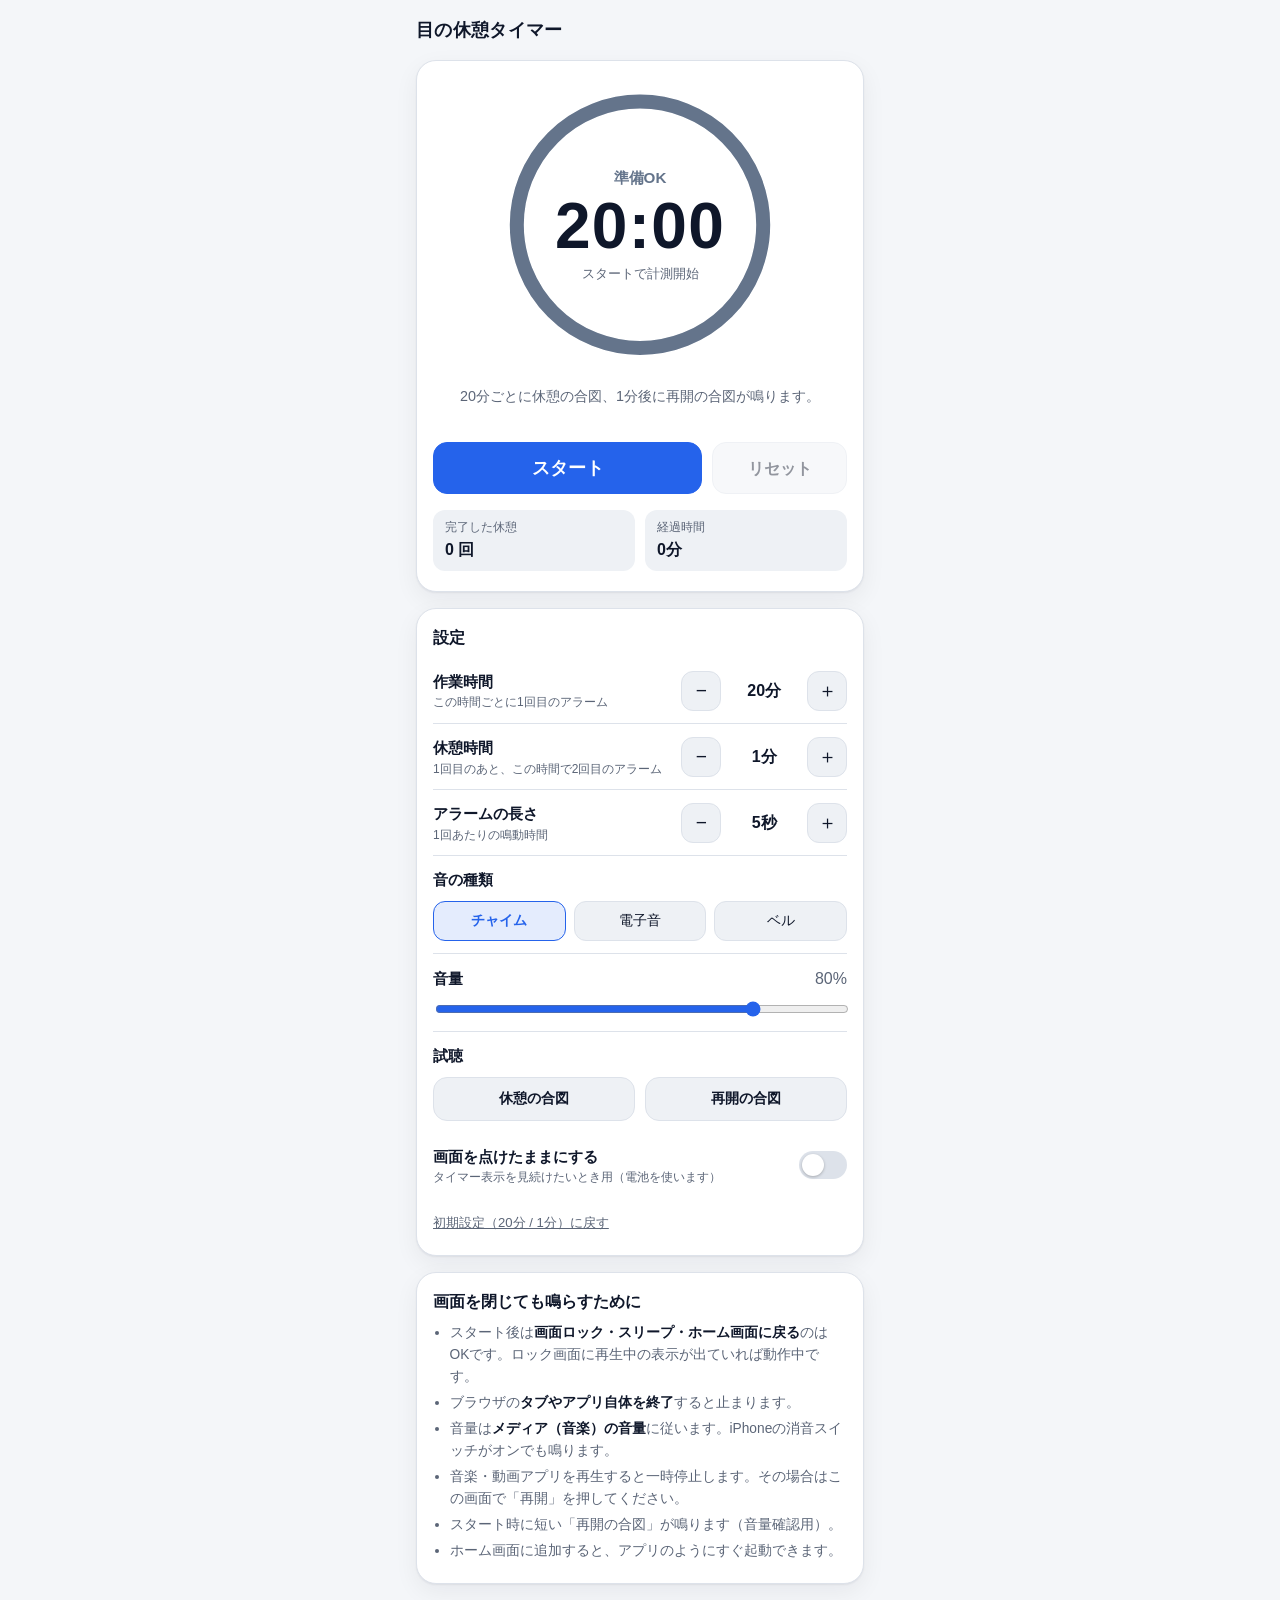
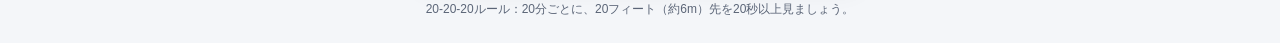
==== index.html @ 631ef207 "feat: 目の休憩タイマー（画面ロック中も鳴るループ音声方式） Co-Authored-By: Claude Opus 5.5 <noreply@anthropic.com>" ====
<!DOCTYPE html>
<html lang="ja">
<head>
  <meta charset="UTF-8">
  <meta name="viewport" content="width=device-width, initial-scale=1, viewport-fit=cover">
  <title>目の休憩タイマー</title>
  <meta name="description" content="ドライアイ防止のためのパソコン使用タイマー。作業時間ごとにアラーム、休憩終了時にもう一度アラーム。画面を消しても鳴ります。">
  <meta name="theme-color" content="#0f172a">
  <meta name="apple-mobile-web-app-capable" content="yes">
  <meta name="mobile-web-app-capable" content="yes">
  <meta name="apple-mobile-web-app-status-bar-style" content="black-translucent">
  <meta name="apple-mobile-web-app-title" content="目の休憩">
  <link rel="icon" href="icons/icon.svg" type="image/svg+xml">
  <link rel="apple-touch-icon" href="icons/apple-touch-icon.png">
  <link rel="manifest" href="manifest.webmanifest">
  <link rel="stylesheet" href="style.css">
</head>
<body>
  <main class="app">
    <header class="top">
      <h1>目の休憩タイマー</h1>
      <span id="bg-badge" class="badge" hidden>画面オフでも鳴動中</span>
    </header>

    <section class="timer-card" id="timer-card" data-phase="idle">
      <div class="ring-wrap">
        <svg class="ring" viewBox="0 0 200 200" aria-hidden="true">
          <circle class="ring-track" cx="100" cy="100" r="88"></circle>
          <circle class="ring-bar" id="ring-bar" cx="100" cy="100" r="88"></circle>
        </svg>
        <div class="ring-center">
          <div class="phase" id="phase-label">準備OK</div>
          <div class="time" id="time-label">20:00</div>
          <div class="next" id="next-label">スタートで計測開始</div>
        </div>
      </div>

      <p class="message" id="message">20分ごとに休憩アラーム、休憩終了時にもう一度鳴ります。</p>

      <div class="controls">
        <button type="button" class="btn primary" id="btn-start">スタート</button>
        <button type="button" class="btn" id="btn-reset" disabled>リセット</button>
      </div>

      <dl class="stats">
        <div><dt>完了した休憩</dt><dd id="stat-cycles">0 回</dd></div>
        <div><dt>経過時間</dt><dd id="stat-elapsed">0分</dd></div>
      </dl>
    </section>

    <section class="panel">
      <h2>設定</h2>
      <p class="hint" id="lock-hint" hidden>設定を変更するには、いったんリセットしてください。</p>

      <div class="field">
        <div class="field-label">
          <span>作業時間</span>
          <small>この時間ごとに1回目のアラーム</small>
        </div>
        <div class="stepper" data-key="workMin">
          <button type="button" class="step" data-dir="-1" aria-label="作業時間を減らす">−</button>
          <output id="out-workMin">20分</output>
          <button type="button" class="step" data-dir="1" aria-label="作業時間を増やす">＋</button>
        </div>
      </div>

      <div class="field">
        <div class="field-label">
          <span>休憩時間</span>
          <small>1回目のあと、この時間で2回目のアラーム</small>
        </div>
        <div class="stepper" data-key="breakSec">
          <button type="button" class="step" data-dir="-1" aria-label="休憩時間を減らす">−</button>
          <output id="out-breakSec">1分</output>
          <button type="button" class="step" data-dir="1" aria-label="休憩時間を増やす">＋</button>
        </div>
      </div>

      <div class="field">
        <div class="field-label">
          <span>アラームの長さ</span>
          <small>1回あたりの鳴動時間</small>
        </div>
        <div class="stepper" data-key="alarmSec">
          <button type="button" class="step" data-dir="-1" aria-label="アラームを短くする">−</button>
          <output id="out-alarmSec">5秒</output>
          <button type="button" class="step" data-dir="1" aria-label="アラームを長くする">＋</button>
        </div>
      </div>

      <div class="field column">
        <div class="field-label"><span>音の種類</span></div>
        <div class="chips" id="sound-chips" role="radiogroup" aria-label="音の種類">
          <button type="button" class="chip" role="radio" data-sound="chime">チャイム</button>
          <button type="button" class="chip" role="radio" data-sound="beep">電子音</button>
          <button type="button" class="chip" role="radio" data-sound="bell">ベル</button>
        </div>
      </div>

      <div class="field column">
        <div class="field-label">
          <span>音量</span>
          <output id="out-volume">80%</output>
        </div>
        <input type="range" id="in-volume" min="10" max="100" step="5" value="80" aria-label="音量">
      </div>

      <div class="field column">
        <div class="field-label"><span>試聴</span></div>
        <div class="controls small">
          <button type="button" class="btn" id="btn-test-rest">休憩の合図</button>
          <button type="button" class="btn" id="btn-test-work">再開の合図</button>
        </div>
      </div>

      <label class="field toggle">
        <div class="field-label">
          <span>画面を点けたままにする</span>
          <small>タイマー表示を見続けたいとき用（電池を使います）</small>
        </div>
        <input type="checkbox" id="in-wakelock">
        <span class="switch" aria-hidden="true"></span>
      </label>

      <button type="button" class="link-btn" id="btn-defaults">初期設定（20分 / 1分）に戻す</button>
    </section>

    <section class="panel tips">
      <h2>画面を閉じても鳴らすために</h2>
      <ul>
        <li>スタート後は<strong>画面ロック・スリープ・ホーム画面に戻る</strong>のはOKです。ロック画面に再生中の表示が出ていれば動作中です。</li>
        <li>ブラウザの<strong>タブやアプリ自体を終了</strong>すると止まります。</li>
        <li>音量は<strong>メディア（音楽）の音量</strong>に従います。iPhoneの消音スイッチがオンでも鳴ります。</li>
        <li>音楽・動画アプリを再生すると一時停止します。その場合はこの画面で「再開」を押してください。</li>
        <li>スタート時に短い「再開の合図」が鳴ります（音量確認用）。</li>
        <li>ホーム画面に追加すると、アプリのようにすぐ起動できます。</li>
      </ul>
    </section>

    <footer class="foot">20-20-20ルール：20分ごとに、20フィート（約6m）先を20秒以上見ましょう。</footer>
  </main>

  <div class="flash" id="flash" aria-hidden="true"></div>
  <script src="app.js"></script>
</body>
</html>
---- style.css ----
:root {
  --bg: #f4f6f9;
  --surface: #ffffff;
  --surface-2: #eef1f5;
  --border: #dde2ea;
  --text: #0f172a;
  --muted: #5b6577;
  --work: #2563eb;
  --work-soft: rgba(37, 99, 235, 0.12);
  --rest: #059669;
  --rest-soft: rgba(5, 150, 105, 0.14);
  --idle: #64748b;
  --accent: var(--work);
  --accent-soft: var(--work-soft);
  --on-accent: #ffffff;
  --shadow: 0 1px 2px rgba(15, 23, 42, 0.06), 0 8px 24px rgba(15, 23, 42, 0.06);
  color-scheme: light;
}

@media (prefers-color-scheme: dark) {
  :root:not([data-theme="light"]) {
    --bg: #0b1120;
    --surface: #131c2e;
    --surface-2: #1b263b;
    --border: #26324a;
    --text: #e6ebf3;
    --muted: #93a0b5;
    --work: #60a5fa;
    --work-soft: rgba(96, 165, 250, 0.14);
    --rest: #34d399;
    --rest-soft: rgba(52, 211, 153, 0.16);
    --idle: #8190a8;
    --on-accent: #0b1120;
    --shadow: none;
    color-scheme: dark;
  }
}

:root[data-theme="dark"] {
  --bg: #0b1120;
  --surface: #131c2e;
  --surface-2: #1b263b;
  --border: #26324a;
  --text: #e6ebf3;
  --muted: #93a0b5;
  --work: #60a5fa;
  --work-soft: rgba(96, 165, 250, 0.14);
  --rest: #34d399;
  --rest-soft: rgba(52, 211, 153, 0.16);
  --idle: #8190a8;
  --on-accent: #0b1120;
  --shadow: none;
  color-scheme: dark;
}

* { box-sizing: border-box; }

html, body { margin: 0; }

body {
  background: var(--bg);
  color: var(--text);
  font-family: -apple-system, BlinkMacSystemFont, "Hiragino Sans", "Hiragino Kaku Gothic ProN", "Noto Sans JP", "Yu Gothic UI", Meiryo, sans-serif;
  line-height: 1.6;
  -webkit-tap-highlight-color: transparent;
  -webkit-text-size-adjust: 100%;
}

button { font: inherit; color: inherit; }

.app {
  max-width: 480px;
  margin: 0 auto;
  padding: max(16px, env(safe-area-inset-top)) max(16px, env(safe-area-inset-right)) max(24px, env(safe-area-inset-bottom)) max(16px, env(safe-area-inset-left));
  display: flex;
  flex-direction: column;
  gap: 16px;
}

.top {
  display: flex;
  align-items: center;
  justify-content: space-between;
  gap: 8px;
}

.top h1 { font-size: 1.1rem; margin: 0; letter-spacing: 0.02em; }

.badge {
  font-size: 0.72rem;
  padding: 2px 10px;
  border-radius: 999px;
  background: var(--rest-soft);
  color: var(--rest);
  font-weight: 600;
  white-space: nowrap;
}

/* ---------- Timer card ---------- */
.timer-card {
  background: var(--surface);
  border: 1px solid var(--border);
  border-radius: 20px;
  padding: 20px 16px;
  box-shadow: var(--shadow);
  display: flex;
  flex-direction: column;
  align-items: center;
  gap: 16px;
}

.timer-card[data-phase="idle"] { --accent: var(--idle); --accent-soft: var(--surface-2); }
.timer-card[data-phase="work"] { --accent: var(--work); --accent-soft: var(--work-soft); }
.timer-card[data-phase="rest"] { --accent: var(--rest); --accent-soft: var(--rest-soft); }

.ring-wrap {
  position: relative;
  width: min(72vw, 280px);
  aspect-ratio: 1;
}

.ring { width: 100%; height: 100%; transform: rotate(-90deg); }

.ring-track {
  fill: none;
  stroke: var(--accent-soft);
  stroke-width: 10;
}

.ring-bar {
  fill: none;
  stroke: var(--accent);
  stroke-width: 10;
  stroke-linecap: round;
  stroke-dasharray: 552.92;
  stroke-dashoffset: 0;
  transition: stroke-dashoffset 0.25s linear, stroke 0.3s;
}

.ring-center {
  position: absolute;
  inset: 0;
  display: flex;
  flex-direction: column;
  align-items: center;
  justify-content: center;
  text-align: center;
  padding: 0 24px;
}

.phase {
  font-size: 0.95rem;
  font-weight: 700;
  color: var(--accent);
}

.time {
  font-size: clamp(2.8rem, 15vw, 4rem);
  font-weight: 700;
  font-variant-numeric: tabular-nums;
  letter-spacing: 0.02em;
  line-height: 1.15;
}

.next { font-size: 0.8rem; color: var(--muted); }

.message {
  margin: 0;
  text-align: center;
  font-size: 0.9rem;
  color: var(--muted);
  min-height: 2.9em;
}

.timer-card[data-phase="rest"] .message { color: var(--rest); font-weight: 600; }

.controls {
  display: grid;
  grid-template-columns: 2fr 1fr;
  gap: 10px;
  width: 100%;
}

.controls.small { grid-template-columns: 1fr 1fr; }

.btn {
  min-height: 52px;
  border-radius: 14px;
  border: 1px solid var(--border);
  background: var(--surface-2);
  font-size: 1rem;
  font-weight: 600;
  cursor: pointer;
  touch-action: manipulation;
}

.controls.small .btn { min-height: 44px; font-size: 0.9rem; }

.btn.primary {
  background: var(--accent);
  border-color: var(--accent);
  color: var(--on-accent);
  font-size: 1.1rem;
}

.timer-card[data-phase="idle"] .btn.primary { background: var(--work); border-color: var(--work); }

.btn:disabled { opacity: 0.45; cursor: default; }
.btn:not(:disabled):active { transform: scale(0.98); }

.stats {
  display: grid;
  grid-template-columns: 1fr 1fr;
  gap: 10px;
  width: 100%;
  margin: 0;
}

.stats div {
  background: var(--surface-2);
  border-radius: 12px;
  padding: 8px 12px;
}

.stats dt { font-size: 0.72rem; color: var(--muted); }
.stats dd { margin: 0; font-weight: 700; font-variant-numeric: tabular-nums; }

/* ---------- Panels ---------- */
.panel {
  background: var(--surface);
  border: 1px solid var(--border);
  border-radius: 20px;
  padding: 16px;
  box-shadow: var(--shadow);
}

.panel h2 { font-size: 1rem; margin: 0 0 8px; }

.hint {
  margin: 0 0 8px;
  font-size: 0.82rem;
  color: var(--work);
  background: var(--work-soft);
  padding: 6px 10px;
  border-radius: 10px;
}

.field {
  display: flex;
  align-items: center;
  justify-content: space-between;
  gap: 12px;
  padding: 12px 0;
  border-top: 1px solid var(--border);
}

.field:first-of-type { border-top: none; }
.field.column { flex-direction: column; align-items: stretch; gap: 8px; }

.field-label {
  display: flex;
  flex-direction: column;
  min-width: 0;
}

.field.column .field-label { flex-direction: row; justify-content: space-between; align-items: baseline; }

.field-label span { font-weight: 600; font-size: 0.95rem; }
.field-label small { color: var(--muted); font-size: 0.75rem; line-height: 1.4; }
.field-label output { font-variant-numeric: tabular-nums; color: var(--muted); }

.stepper {
  display: flex;
  align-items: center;
  gap: 6px;
  flex-shrink: 0;
}

.stepper output {
  min-width: 4.6em;
  text-align: center;
  font-weight: 700;
  font-variant-numeric: tabular-nums;
}

.step {
  width: 40px;
  height: 40px;
  border-radius: 12px;
  border: 1px solid var(--border);
  background: var(--surface-2);
  font-size: 1.2rem;
  line-height: 1;
  cursor: pointer;
  touch-action: manipulation;
  user-select: none;
  -webkit-user-select: none;
}

.step:disabled { opacity: 0.4; cursor: default; }

.chips { display: grid; grid-template-columns: repeat(3, 1fr); gap: 8px; }

.chip {
  min-height: 40px;
  border-radius: 12px;
  border: 1px solid var(--border);
  background: var(--surface-2);
  font-size: 0.9rem;
  cursor: pointer;
}

.chip[aria-checked="true"] {
  background: var(--work-soft);
  border-color: var(--work);
  color: var(--work);
  font-weight: 700;
}

.chip:disabled { opacity: 0.5; cursor: default; }

input[type="range"] { width: 100%; accent-color: var(--work); }

.toggle { cursor: pointer; }
.toggle input { position: absolute; opacity: 0; pointer-events: none; }

.switch {
  flex-shrink: 0;
  width: 48px;
  height: 28px;
  border-radius: 999px;
  background: var(--border);
  position: relative;
  transition: background 0.2s;
}

.switch::after {
  content: "";
  position: absolute;
  top: 3px;
  left: 3px;
  width: 22px;
  height: 22px;
  border-radius: 50%;
  background: #fff;
  box-shadow: 0 1px 3px rgba(0, 0, 0, 0.25);
  transition: transform 0.2s;
}

.toggle input:checked + .switch { background: var(--work); }
.toggle input:checked + .switch::after { transform: translateX(20px); }
.toggle input:focus-visible + .switch { outline: 2px solid var(--work); outline-offset: 2px; }

.link-btn {
  margin-top: 8px;
  background: none;
  border: none;
  padding: 6px 0;
  color: var(--muted);
  font-size: 0.82rem;
  text-decoration: underline;
  cursor: pointer;
}

.link-btn:disabled { opacity: 0.5; }

.tips ul { margin: 0; padding-left: 1.2em; font-size: 0.86rem; color: var(--muted); }
.tips li { margin: 4px 0; }
.tips strong { color: var(--text); }

.foot { text-align: center; font-size: 0.75rem; color: var(--muted); padding: 0 8px; }

/* ---------- Alarm flash ---------- */
.flash {
  position: fixed;
  inset: 0;
  pointer-events: none;
  background: var(--rest);
  opacity: 0;
}

.flash.on { animation: flash 1.6s ease-out; }
.flash.work { background: var(--work); }

@keyframes flash {
  0%, 30%, 60% { opacity: 0.35; }
  15%, 45%, 100% { opacity: 0; }
}

@media (prefers-reduced-motion: reduce) {
  .ring-bar { transition: none; }
  .flash.on { animation-duration: 0.01s; }
}
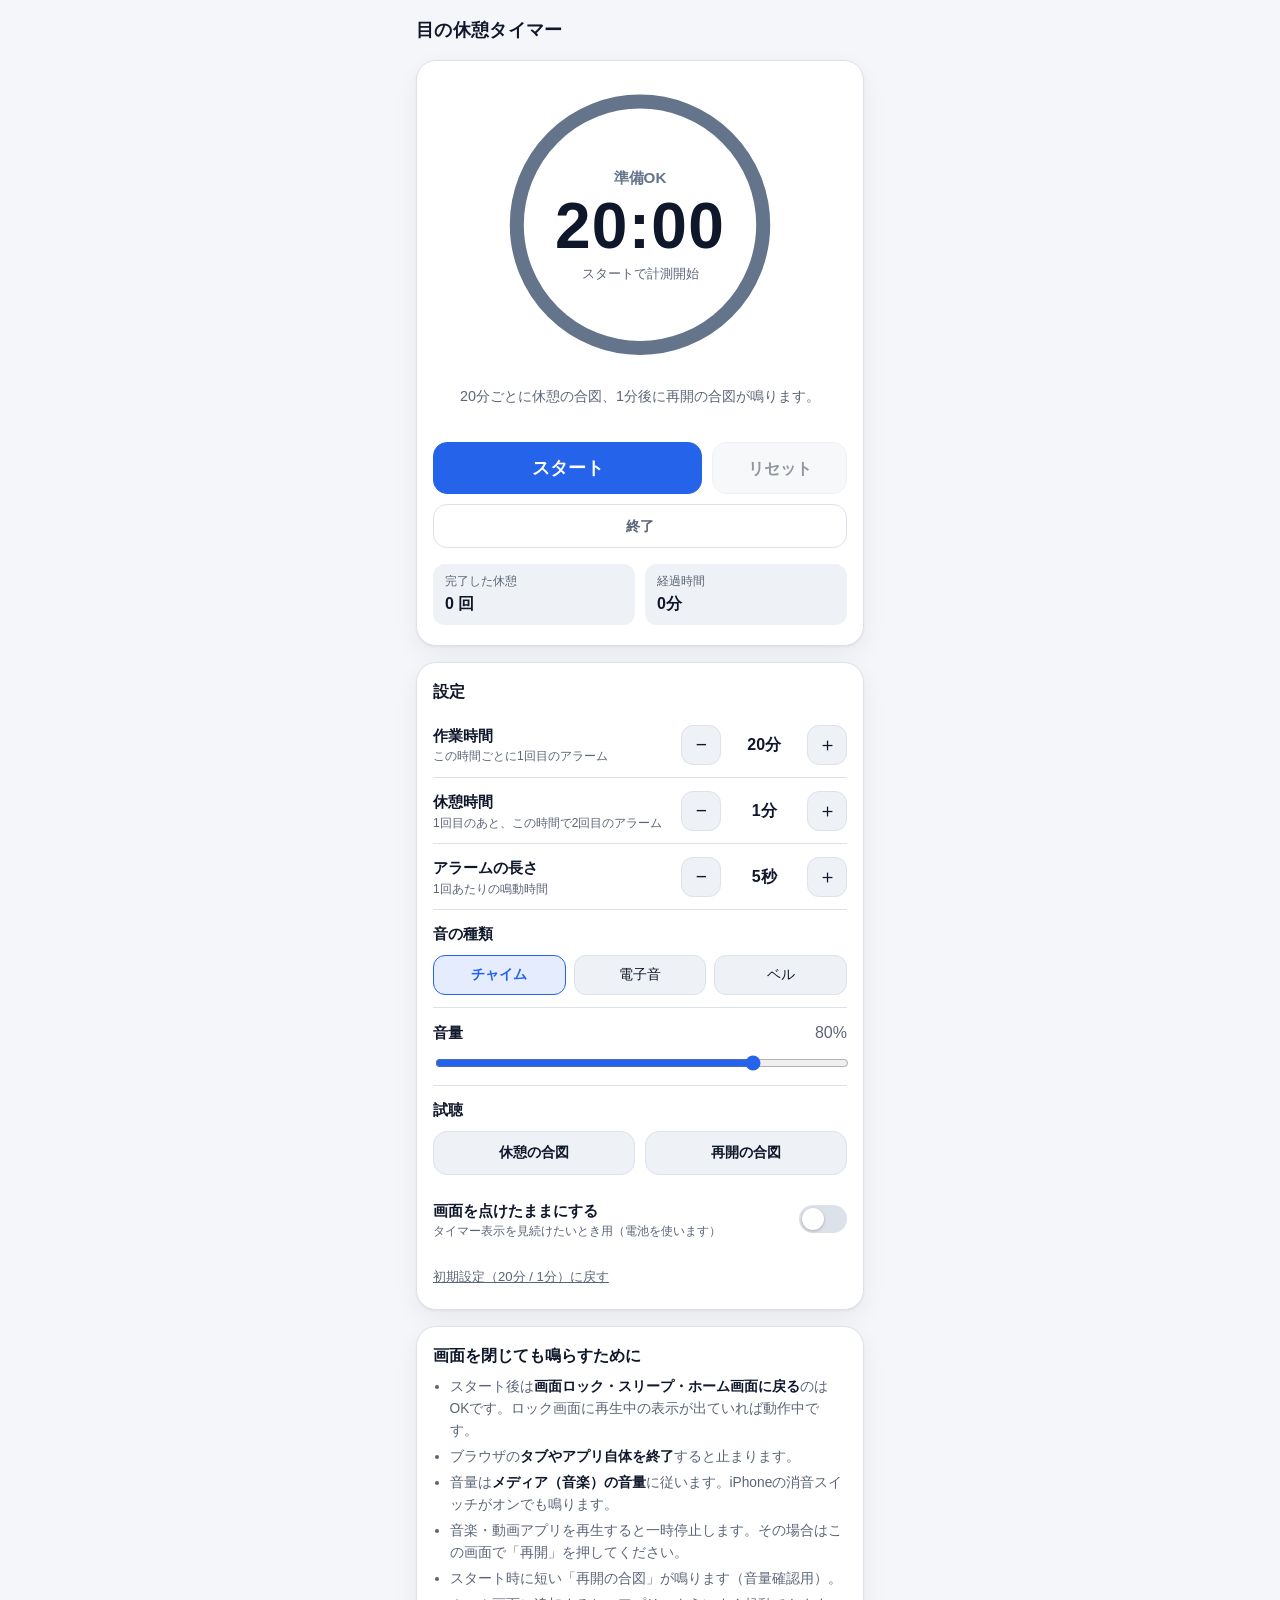
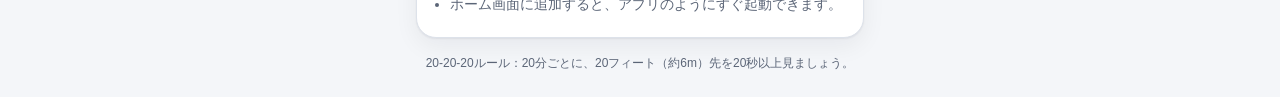
==== commit a3291d4a: "feat: 終了ボタンを追加（音声・タイマー・ロック画面表示を解放し、ページを破棄） - window.close() を試み、拒否された場合は ended.html に location.repla" ====
--- a/index.html
+++ b/index.html
@@ -41,6 +41,7 @@
         <button type="button" class="btn primary" id="btn-start">スタート</button>
         <button type="button" class="btn" id="btn-reset" disabled>リセット</button>
       </div>
+      <button type="button" class="btn quit" id="btn-quit">終了</button>
 
       <dl class="stats">
         <div><dt>完了した休憩</dt><dd id="stat-cycles">0 回</dd></div>
--- a/style.css
+++ b/style.css
@@ -134,7 +134,7 @@
   stroke-linecap: round;
   stroke-dasharray: 552.92;
   stroke-dashoffset: 0;
-  transition: stroke-dashoffset 0.25s linear, stroke 0.3s;
+  transition: stroke 0.3s;
 }
 
 .ring-center {
@@ -204,6 +204,15 @@
 }
 
 .timer-card[data-phase="idle"] .btn.primary { background: var(--work); border-color: var(--work); }
+
+.btn.quit {
+  width: 100%;
+  min-height: 44px;
+  margin-top: -6px;
+  background: transparent;
+  color: var(--muted);
+  font-size: 0.9rem;
+}
 
 .btn:disabled { opacity: 0.45; cursor: default; }
 .btn:not(:disabled):active { transform: scale(0.98); }
@@ -368,7 +377,21 @@
 .tips li { margin: 4px 0; }
 .tips strong { color: var(--text); }
 
-.foot { text-align: center; font-size: 0.75rem; color: var(--muted); padding: 0 8px; }
+.ended { margin-top: 24px; }
+.ended p { margin: 0 0 12px; font-size: 0.9rem; color: var(--muted); }
+
+.ended-link {
+  display: flex;
+  align-items: center;
+  justify-content: center;
+  margin-top: 16px;
+  background: var(--work);
+  border-color: var(--work);
+  color: var(--on-accent);
+  text-decoration: none;
+}
+
+.foot {text-align: center; font-size: 0.75rem; color: var(--muted); padding: 0 8px; }
 
 /* ---------- Alarm flash ---------- */
 .flash {
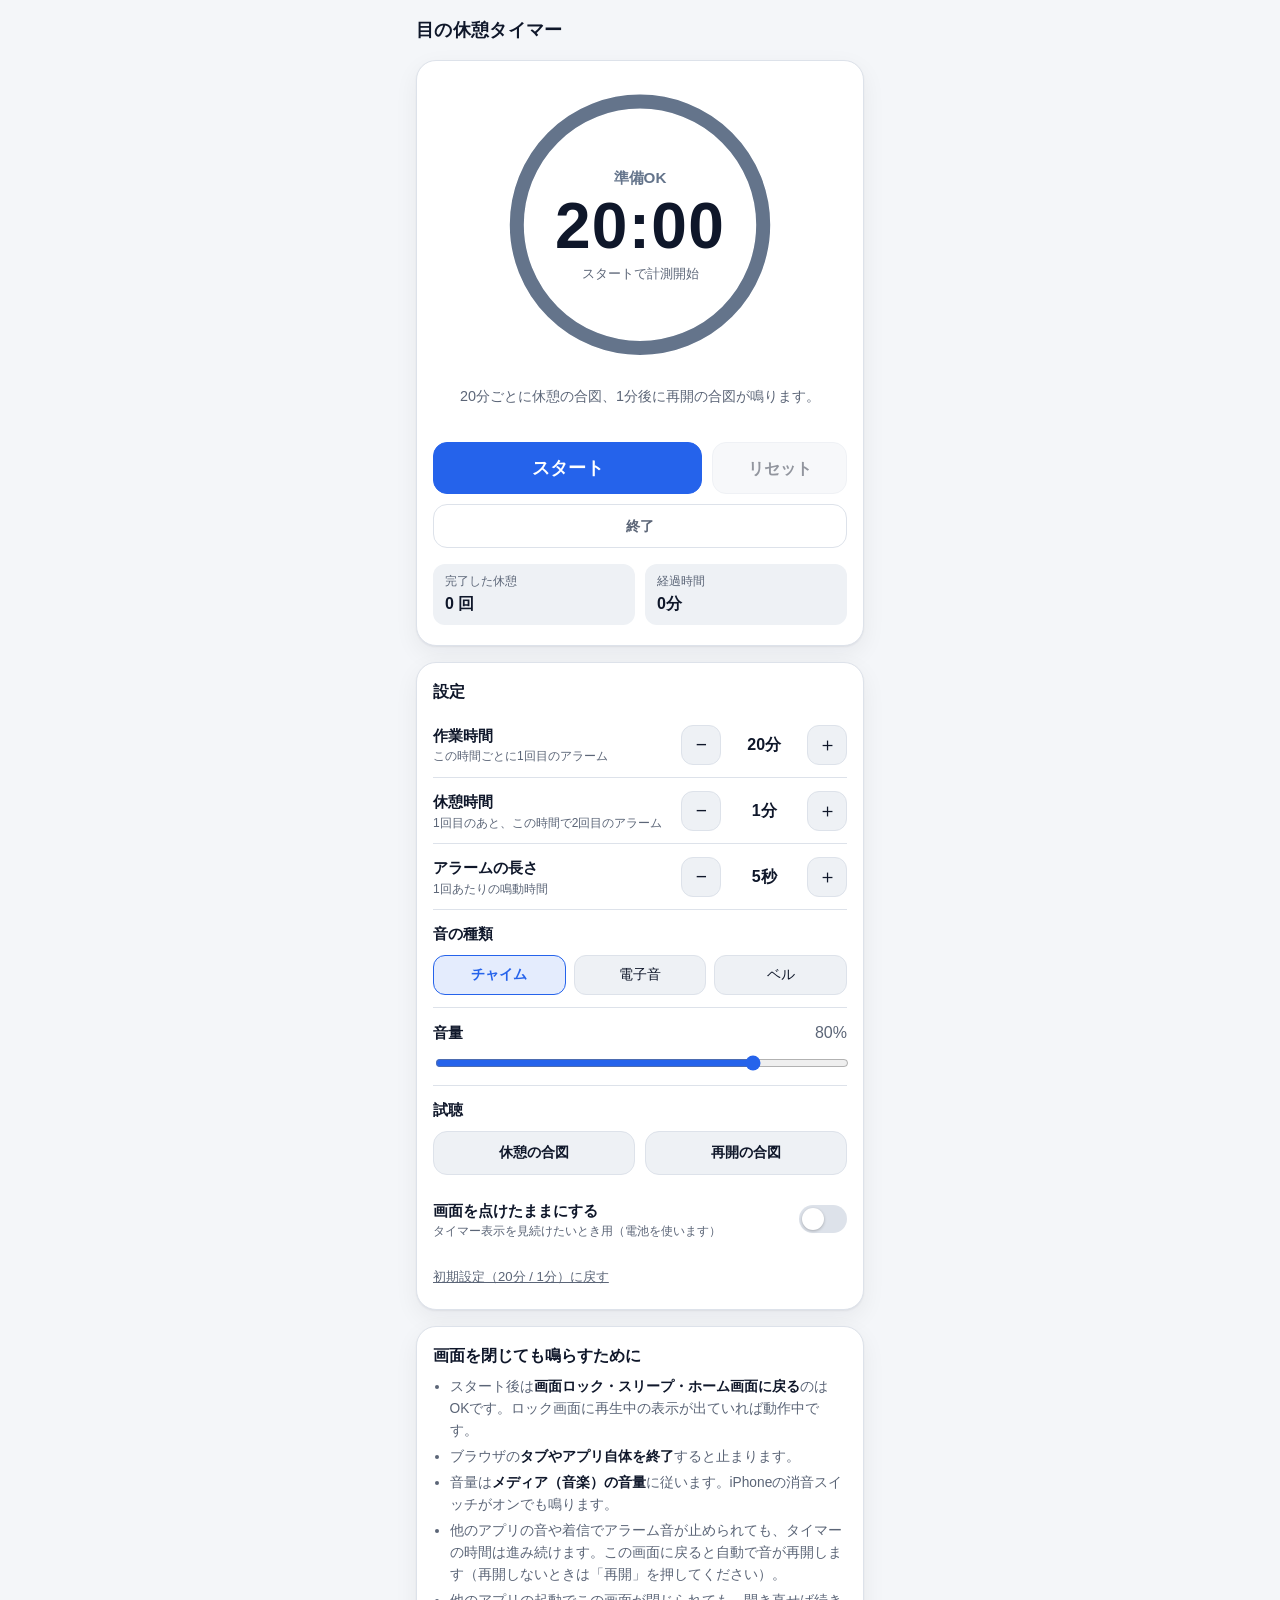
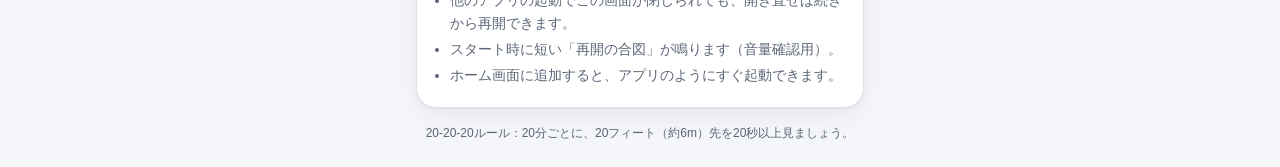
==== commit 16d58d86: "fix: 他アプリによる音声停止やページ破棄でタイマーが終わってしまう問題を修正 - スケジュールを開始時刻からの実時間で管理し、音声はその位置に同期して再生する方式に変更 - 他アプリの音声・着信で" ====
--- a/index.html
+++ b/index.html
@@ -132,7 +132,8 @@
         <li>スタート後は<strong>画面ロック・スリープ・ホーム画面に戻る</strong>のはOKです。ロック画面に再生中の表示が出ていれば動作中です。</li>
         <li>ブラウザの<strong>タブやアプリ自体を終了</strong>すると止まります。</li>
         <li>音量は<strong>メディア（音楽）の音量</strong>に従います。iPhoneの消音スイッチがオンでも鳴ります。</li>
-        <li>音楽・動画アプリを再生すると一時停止します。その場合はこの画面で「再開」を押してください。</li>
+        <li>他のアプリの音や着信でアラーム音が止められても、タイマーの時間は進み続けます。この画面に戻ると自動で音が再開します（再開しないときは「再開」を押してください）。</li>
+        <li>他のアプリの起動でこの画面が閉じられても、開き直せば続きから再開できます。</li>
         <li>スタート時に短い「再開の合図」が鳴ります（音量確認用）。</li>
         <li>ホーム画面に追加すると、アプリのようにすぐ起動できます。</li>
       </ul>
--- a/style.css
+++ b/style.css
@@ -10,6 +10,8 @@
   --rest: #059669;
   --rest-soft: rgba(5, 150, 105, 0.14);
   --idle: #64748b;
+  --warn: #b45309;
+  --warn-soft: rgba(217, 119, 6, 0.12);
   --accent: var(--work);
   --accent-soft: var(--work-soft);
   --on-accent: #ffffff;
@@ -30,6 +32,8 @@
     --rest: #34d399;
     --rest-soft: rgba(52, 211, 153, 0.16);
     --idle: #8190a8;
+    --warn: #fbbf24;
+    --warn-soft: rgba(251, 191, 36, 0.14);
     --on-accent: #0b1120;
     --shadow: none;
     color-scheme: dark;
@@ -48,6 +52,8 @@
   --rest: #34d399;
   --rest-soft: rgba(52, 211, 153, 0.16);
   --idle: #8190a8;
+  --warn: #fbbf24;
+  --warn-soft: rgba(251, 191, 36, 0.14);
   --on-accent: #0b1120;
   --shadow: none;
   color-scheme: dark;
@@ -173,6 +179,14 @@
 }
 
 .timer-card[data-phase="rest"] .message { color: var(--rest); font-weight: 600; }
+
+.timer-card.silenced .message {
+  color: var(--warn);
+  background: var(--warn-soft);
+  font-weight: 600;
+  padding: 8px 12px;
+  border-radius: 12px;
+}
 
 .controls {
   display: grid;
